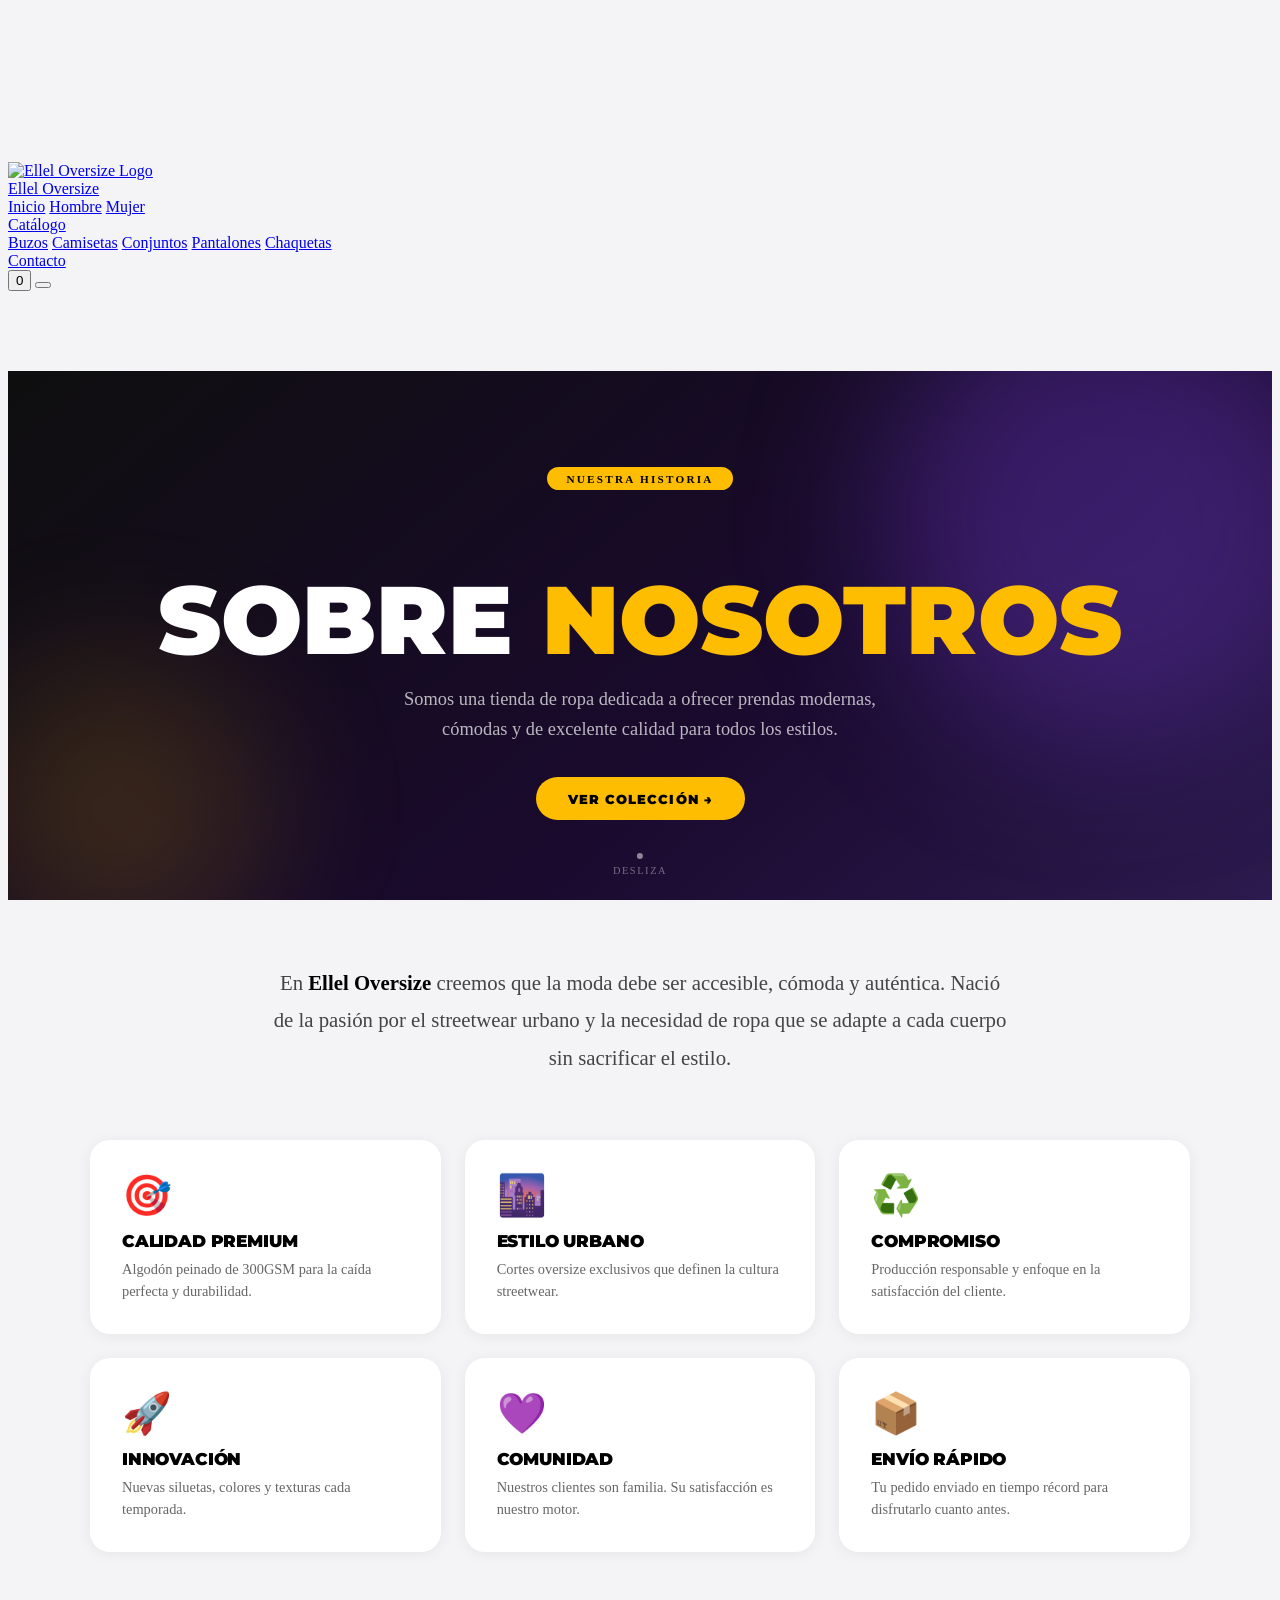
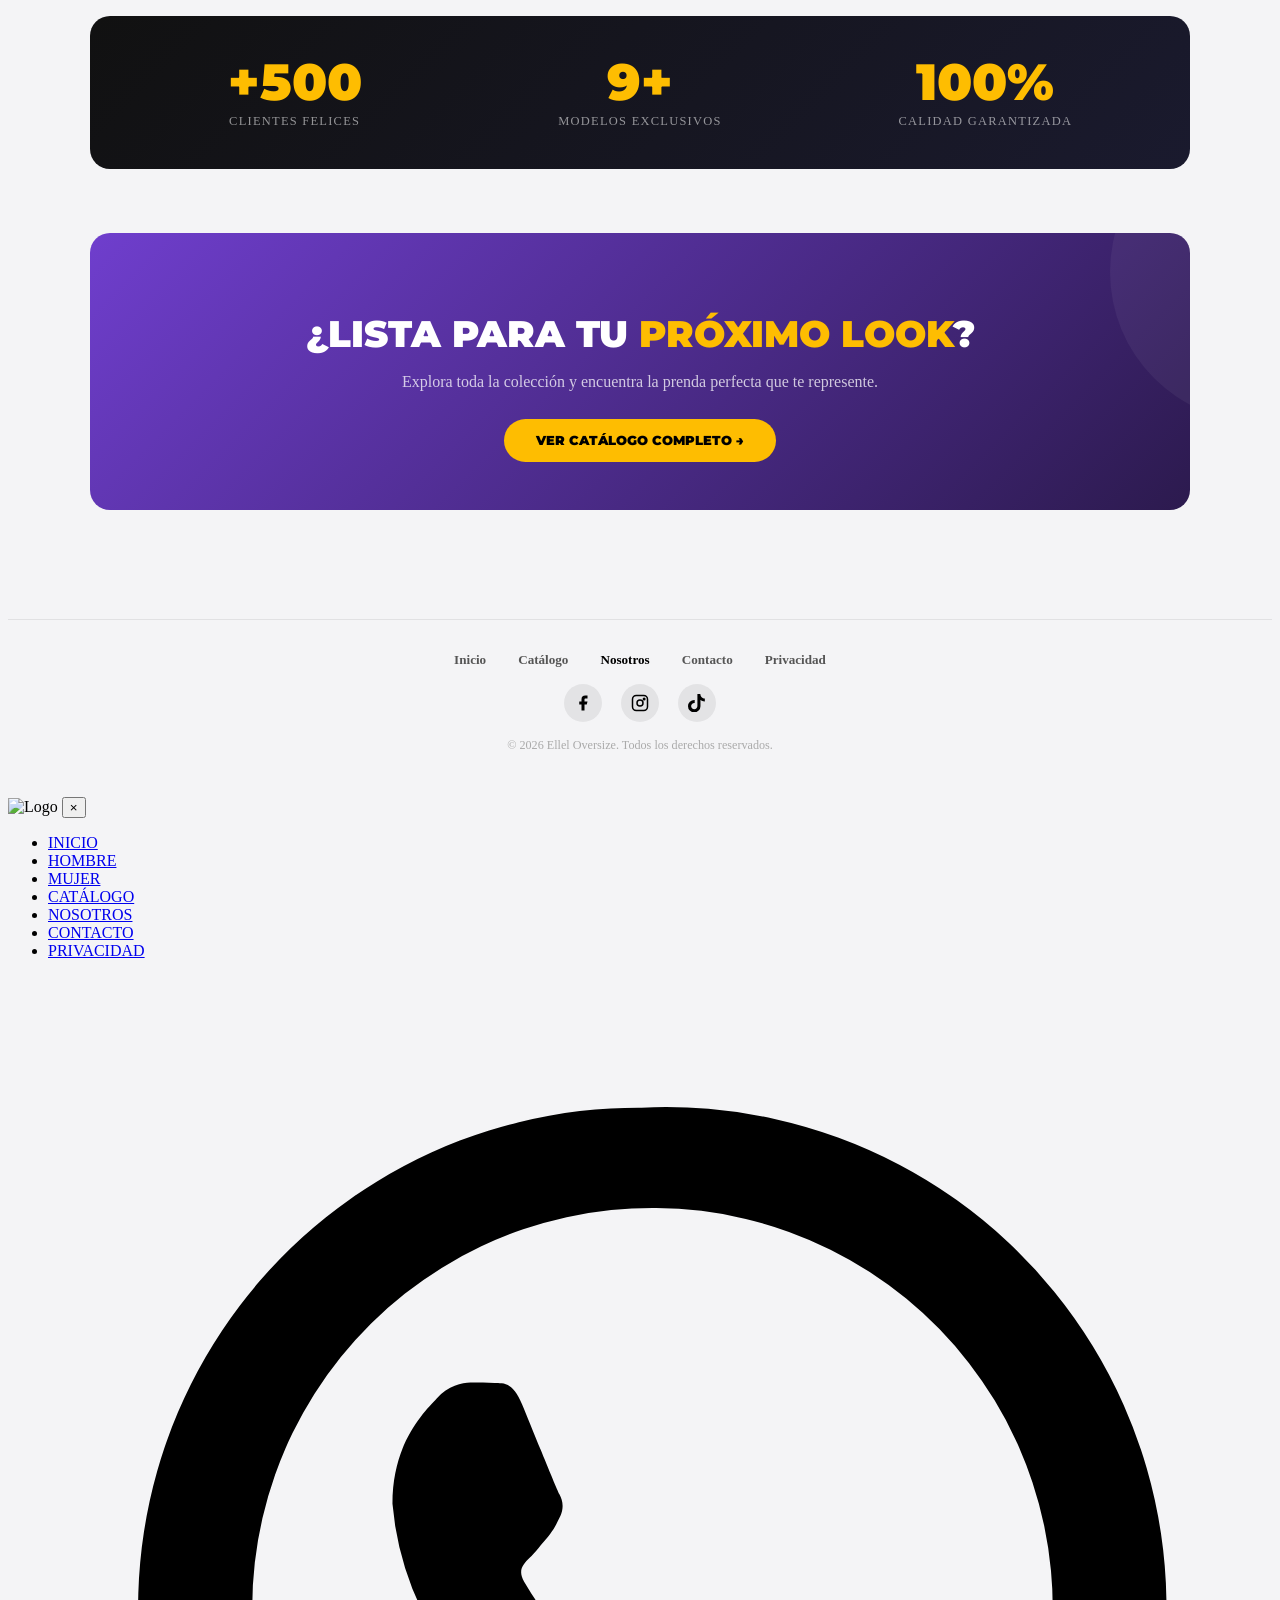
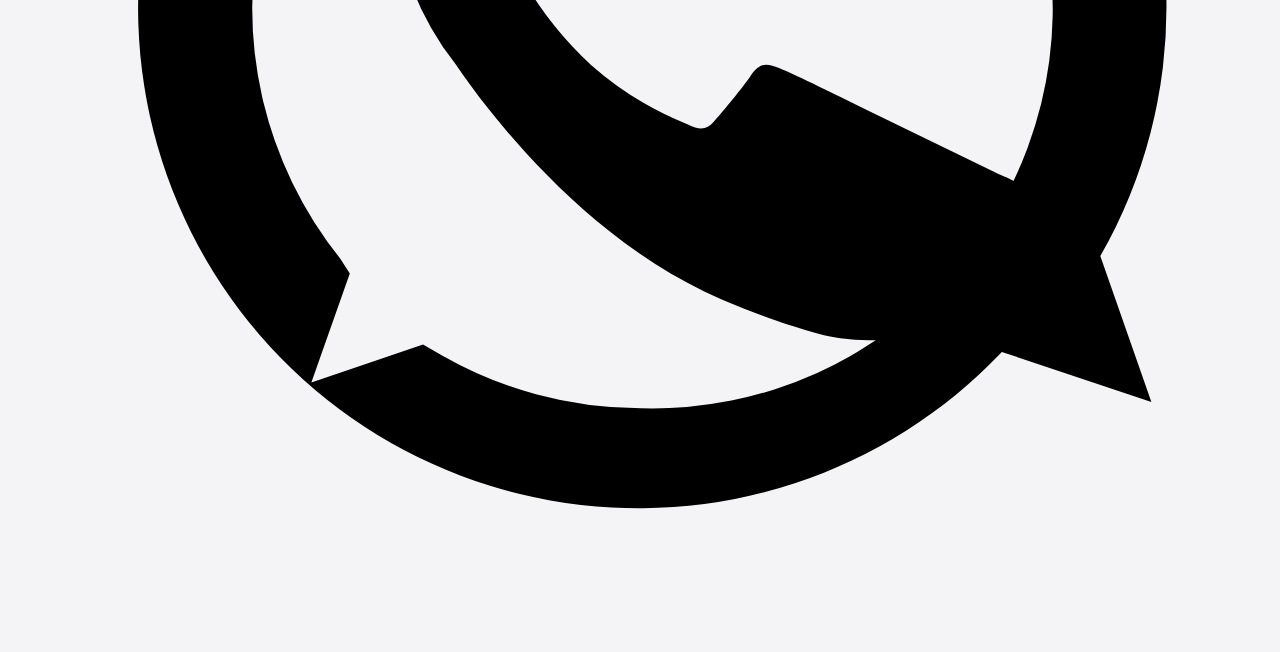
==== nosotros.html @ ec305e53 "Ajuste de animaciones" ====
<!DOCTYPE html>
<html lang="es">
<head>
    <meta charset="UTF-8">
    <meta name="viewport" content="width=device-width, initial-scale=1.0">
    <meta name="description" content="Sobre Nosotros - Ellel Oversize | Quiénes somos y nuestra misión">
    <title>Sobre Nosotros | Ellel Oversize</title>

    <link rel="preconnect" href="https://fonts.googleapis.com">
    <link rel="preconnect" href="https://fonts.gstatic.com" crossorigin>
    <link href="https://fonts.googleapis.com/css2?family=Montserrat:wght@400;700;800;900&family=Outfit:wght@300;400;500;700&family=Playfair+Display:wght@700;900&display=swap" rel="stylesheet">

    <link rel="stylesheet" href="./src/styles/variables.css">
    <link rel="stylesheet" href="./src/styles/global.css">
    <link rel="stylesheet" href="./src/styles/base.css">
    <link rel="stylesheet" href="./src/styles/component-styles/Header.css">
    <link rel="stylesheet" href="./src/styles/component-styles/Cart.css">
    <link rel="stylesheet" href="./src/styles/component-styles/Checkout.css">
    <link rel="stylesheet" href="./src/styles/mobile.css">

    <style>
        /* ===================== CSS-FIRST ANIMATIONS ===================== */
        /* All content is VISIBLE by default. CSS animations enhance the experience. */

        @keyframes fadeSlideUp {
            from { opacity: 0; transform: translateY(28px); }
            to   { opacity: 1; transform: translateY(0); }
        }

        @keyframes fadeIn {
            from { opacity: 0; }
            to   { opacity: 1; }
        }

        @keyframes scaleIn {
            from { opacity: 0; transform: scale(0.94); }
            to   { opacity: 1; transform: scale(1); }
        }

        @keyframes slideInLeft {
            from { opacity: 0; transform: translateX(-20px); }
            to   { opacity: 1; transform: translateX(0); }
        }

        /* ===================== PAGE BASE ===================== */
        body { background: #f4f4f6; overflow-x: hidden; }

        .about-page { min-height: 100vh; padding-top: 80px; }

        /* ===================== HERO ===================== */
        .about-hero {
            background: linear-gradient(140deg, #0e0e0e 0%, #1a0a2e 60%, #2c1a4e 100%);
            color: white;
            text-align: center;
            padding: clamp(3rem, 10vw, 6rem) 1.5rem clamp(3rem, 8vw, 5rem);
            position: relative;
            overflow: hidden;
        }

        /* Animated background blobs */
        .hero-blob {
            position: absolute;
            border-radius: 50%;
            filter: blur(70px);
            pointer-events: none;
        }

        .hero-blob-1 {
            width: clamp(200px, 50vw, 450px);
            height: clamp(200px, 50vw, 450px);
            background: rgba(111, 62, 205, 0.35);
            top: -80px; right: -60px;
            animation: blobFloat 8s ease-in-out infinite alternate;
        }

        .hero-blob-2 {
            width: clamp(150px, 35vw, 300px);
            height: clamp(150px, 35vw, 300px);
            background: rgba(254, 189, 1, 0.15);
            bottom: -60px; left: -40px;
            animation: blobFloat 10s ease-in-out infinite alternate-reverse;
        }

        @keyframes blobFloat {
            from { transform: translate(0, 0) scale(1); }
            to   { transform: translate(20px, 20px) scale(1.08); }
        }

        .hero-inner {
            position: relative;
            z-index: 2;
            animation: fadeSlideUp 0.8s ease both;
        }

        .about-hero-label {
            display: inline-block;
            background: var(--color-accent-yellow, #FEBD01);
            color: #000;
            font-size: 0.7rem;
            font-weight: 900;
            letter-spacing: 0.2em;
            text-transform: uppercase;
            padding: 0.35rem 1.2rem;
            border-radius: 999px;
            margin-bottom: 1.2rem;
            animation: fadeIn 0.5s ease both;
        }

        .about-hero-title {
            font-family: 'Montserrat', sans-serif;
            font-size: clamp(2.8rem, 11vw, 6rem);
            font-weight: 900;
            text-transform: uppercase;
            color: white;
            line-height: 0.95;
            margin-bottom: 1.2rem;
            animation: fadeSlideUp 0.7s 0.15s ease both;
        }

        .about-hero-title span { color: var(--color-accent-yellow, #FEBD01); }

        .about-hero-sub {
            font-size: clamp(0.95rem, 3vw, 1.15rem);
            color: rgba(255, 255, 255, 0.7);
            max-width: 520px;
            margin: 0 auto 2rem;
            line-height: 1.65;
            animation: fadeSlideUp 0.7s 0.3s ease both;
        }

        .hero-cta {
            display: inline-block;
            background: var(--color-accent-yellow, #FEBD01);
            color: #000;
            font-family: 'Montserrat', sans-serif;
            font-weight: 900;
            font-size: 0.82rem;
            text-transform: uppercase;
            letter-spacing: 0.08em;
            padding: 0.85rem 2rem;
            border-radius: 999px;
            text-decoration: none;
            animation: scaleIn 0.6s 0.45s ease both;
            transition: transform 0.2s ease, box-shadow 0.2s ease;
        }

        .hero-cta:hover {
            transform: scale(1.06);
            box-shadow: 0 8px 24px rgba(254, 189, 1, 0.4);
        }

        /* Scroll indicator */
        .scroll-hint {
            position: absolute;
            bottom: 1.5rem;
            left: 50%;
            transform: translateX(-50%);
            display: flex;
            flex-direction: column;
            align-items: center;
            gap: 0.4rem;
            z-index: 2;
            animation: fadeIn 1s 0.8s ease both;
        }

        .scroll-hint span {
            font-size: 0.65rem;
            letter-spacing: 0.15em;
            text-transform: uppercase;
            color: rgba(255,255,255,0.4);
        }

        .scroll-dot {
            width: 6px; height: 6px;
            background: rgba(255,255,255,0.5);
            border-radius: 50%;
            animation: scrollBounce 1.5s infinite ease-in-out;
        }

        @keyframes scrollBounce {
            0%, 100% { transform: translateY(0); opacity: 0.5; }
            50%       { transform: translateY(6px); opacity: 1; }
        }

        /* ===================== MAIN CONTENT ===================== */
        .about-content {
            max-width: 1100px;
            margin: 0 auto;
            padding: clamp(2rem, 5vw, 4rem) clamp(1rem, 4vw, 1.5rem) clamp(3rem, 6vw, 5rem);
        }

        /* ===================== MISSION TEXT ===================== */
        .mission-text {
            font-size: clamp(1rem, 3vw, 1.3rem);
            line-height: 1.8;
            color: #444;
            text-align: center;
            max-width: 740px;
            margin: 0 auto clamp(2.5rem, 5vw, 4rem);
            font-weight: 400;
            animation: fadeSlideUp 0.8s 0.1s ease both;
        }

        .mission-text strong { color: #000; font-weight: 900; }

        /* ===================== VALUES GRID ===================== */
        .values-grid {
            display: grid;
            grid-template-columns: repeat(2, 1fr);
            gap: clamp(0.75rem, 2vw, 1.25rem);
            margin-bottom: clamp(2rem, 5vw, 4rem);
        }

        @media (min-width: 768px) {
            .values-grid { grid-template-columns: repeat(3, 1fr); gap: 1.5rem; }
        }

        /* Each card uses a class to trigger animation via IntersectionObserver */
        .value-card {
            background: white;
            border-radius: clamp(12px, 3vw, 20px);
            padding: clamp(1.2rem, 3vw, 2rem);
            box-shadow: 0 2px 15px rgba(0, 0, 0, 0.06);
            /* Default visible — JS enhances with animation */
            opacity: 1;
            transform: translateY(0);
            transition: transform 0.3s ease, box-shadow 0.3s ease;
        }

        .value-card.animate-card {
            animation: fadeSlideUp 0.5s ease both;
        }

        .value-card:nth-child(2) { animation-delay: 0.05s; }
        .value-card:nth-child(3) { animation-delay: 0.10s; }
        .value-card:nth-child(4) { animation-delay: 0.15s; }
        .value-card:nth-child(5) { animation-delay: 0.20s; }
        .value-card:nth-child(6) { animation-delay: 0.25s; }

        .value-card:hover {
            transform: translateY(-5px);
            box-shadow: 0 10px 30px rgba(0, 0, 0, 0.1);
        }

        .value-icon {
            font-size: clamp(1.8rem, 5vw, 2.5rem);
            margin-bottom: 0.75rem;
            display: block;
        }

        .value-title {
            font-family: 'Montserrat', sans-serif;
            font-size: clamp(0.8rem, 2.5vw, 1.05rem);
            font-weight: 900;
            text-transform: uppercase;
            color: #000;
            margin-bottom: 0.4rem;
            letter-spacing: -0.01em;
        }

        .value-desc {
            font-size: clamp(0.78rem, 2vw, 0.9rem);
            color: #666;
            line-height: 1.55;
        }

        /* ===================== STATS BAR ===================== */
        .stats-bar {
            background: linear-gradient(135deg, #111 0%, #1a1a2e 100%);
            border-radius: clamp(14px, 3vw, 20px);
            padding: clamp(2rem, 4vw, 2.5rem);
            display: grid;
            grid-template-columns: repeat(3, 1fr);
            gap: 1rem;
            text-align: center;
            margin-bottom: clamp(2rem, 5vw, 4rem);
            animation: scaleIn 0.6s ease both;
        }

        @media (max-width: 480px) {
            .stats-bar { grid-template-columns: 1fr; gap: 1.5rem; }
        }

        .stat-number {
            font-family: 'Montserrat', sans-serif;
            font-size: clamp(2rem, 6vw, 3.2rem);
            font-weight: 900;
            color: #FEBD01;
            line-height: 1;
        }

        .stat-label {
            font-size: clamp(0.65rem, 2vw, 0.78rem);
            color: rgba(255, 255, 255, 0.55);
            text-transform: uppercase;
            letter-spacing: 0.1em;
            margin-top: 0.4rem;
        }

        /* ===================== CTA BANNER ===================== */
        .team-banner {
            background: linear-gradient(135deg, #6F3ECD, #2c1a4e);
            border-radius: clamp(14px, 3vw, 20px);
            padding: clamp(2rem, 5vw, 3rem);
            text-align: center;
            color: white;
            position: relative;
            overflow: hidden;
        }

        .team-banner::before {
            content: '';
            position: absolute;
            top: -40%; right: -20%;
            width: 300px; height: 300px;
            border-radius: 50%;
            background: rgba(255,255,255,0.05);
        }

        .team-banner h2 {
            font-family: 'Montserrat', sans-serif;
            font-size: clamp(1.4rem, 5vw, 2.3rem);
            font-weight: 900;
            color: white;
            text-transform: uppercase;
            margin-bottom: 0.8rem;
            position: relative;
            z-index: 1;
        }

        .team-banner p {
            color: rgba(255, 255, 255, 0.75);
            font-size: clamp(0.9rem, 2.5vw, 1rem);
            max-width: 480px;
            margin: 0 auto 1.5rem;
            line-height: 1.6;
            position: relative;
            z-index: 1;
        }

        .team-banner a {
            display: inline-block;
            background: #FEBD01;
            color: #000;
            font-family: 'Montserrat', sans-serif;
            font-weight: 900;
            font-size: 0.82rem;
            text-transform: uppercase;
            padding: 0.85rem 2rem;
            border-radius: 999px;
            text-decoration: none;
            position: relative;
            z-index: 1;
            transition: transform 0.2s ease, box-shadow 0.2s ease;
        }

        .team-banner a:hover {
            transform: scale(1.05);
            box-shadow: 0 6px 20px rgba(254,189,1,0.4);
        }

        /* ===================== FOOTER ===================== */
        .simple-footer {
            text-align: center;
            padding: 2rem 1rem;
            border-top: 1px solid rgba(0,0,0,0.08);
            margin-top: 2rem;
        }

        .simple-footer-links {
            display: flex;
            justify-content: center;
            align-items: center;
            gap: clamp(0.8rem, 3vw, 2rem);
            margin-bottom: 1rem;
            flex-wrap: wrap;
        }

        .simple-footer-links a {
            font-size: 0.82rem;
            font-weight: 600;
            color: #555;
            text-decoration: none;
            transition: color 0.2s;
        }

        .simple-footer-links a:hover { color: #000; }

        .footer-socials {
            display: flex;
            justify-content: center;
            gap: 1.2rem;
            margin-bottom: 1rem;
        }

        .footer-socials a {
            width: 38px; height: 38px;
            display: flex; align-items: center; justify-content: center;
            border-radius: 50%;
            background: rgba(0,0,0,0.07);
            color: #000;
            transition: background 0.2s, transform 0.2s;
        }

        .footer-socials a:hover { background: rgba(0,0,0,0.15); transform: scale(1.1); }

        .footer-copy { font-size: 0.76rem; color: #aaa; }
    </style>
</head>
<body>
    <canvas id="particle-canvas"></canvas>
    <div id="app">

        <!-- Header -->
        <header id="main-header" class="header scrolled">
            <div class="header-container container">
                <a href="index.html" class="logo-link">
                    <img src="./src/assets/img/logo-square.png" alt="Ellel Oversize Logo">
                    <div class="logo-text-wrapper">
                        <span class="logo-text">Ellel Oversize</span>
                        <div class="logo-underline"></div>
                    </div>
                </a>
                <nav class="desktop-nav">
                    <a href="index.html" class="nav-item">Inicio</a>
                    <a href="catalogo.html?genero=hombre" class="nav-item">Hombre</a>
                    <a href="catalogo.html?genero=mujer" class="nav-item">Mujer</a>
                    <div class="nav-item-dropdown">
                        <a href="catalogo.html" class="nav-item">Catálogo</a>
                        <div class="dropdown-menu">
                            <a href="catalogo.html?categoria=buzos" class="dropdown-link">Buzos</a>
                            <a href="catalogo.html?categoria=camisetas" class="dropdown-link">Camisetas</a>
                            <a href="catalogo.html?categoria=conjuntos" class="dropdown-link">Conjuntos</a>
                            <a href="catalogo.html?categoria=pantalones" class="dropdown-link">Pantalones</a>
                            <a href="catalogo.html?categoria=chaquetas" class="dropdown-link">Chaquetas</a>
                        </div>
                    </div>
                    <a href="contacto.html" class="nav-item">Contacto</a>
                </nav>
                <div class="header-icons">
                    <button class="icon-btn cart-btn" aria-label="Carrito" id="open-cart-btn-main">
                        <span class="icon-svg bag-icon"></span>
                        <span class="cart-badge">0</span>
                    </button>
                    <button class="icon-btn menu-btn-mobile" aria-label="Menú" id="open-menu-btn">
                        <span class="icon-svg menu-icon"></span>
                    </button>
                </div>
            </div>
        </header>

        <div class="about-page">

            <!-- ===== HERO ===== -->
            <div class="about-hero">
                <div class="hero-blob hero-blob-1"></div>
                <div class="hero-blob hero-blob-2"></div>
                <div class="hero-inner">
                    <span class="about-hero-label">Nuestra Historia</span>
                    <h1 class="about-hero-title">SOBRE <span>NOSOTROS</span></h1>
                    <p class="about-hero-sub">Somos una tienda de ropa dedicada a ofrecer prendas modernas, cómodas y de excelente calidad para todos los estilos.</p>
                    <a href="catalogo.html" class="hero-cta">VER COLECCIÓN →</a>
                </div>
                <div class="scroll-hint">
                    <div class="scroll-dot"></div>
                    <span>Desliza</span>
                </div>
            </div>

            <!-- ===== CONTENT ===== -->
            <div class="about-content">

                <!-- Mission text — always visible -->
                <p class="mission-text">
                    En <strong>Ellel Oversize</strong> creemos que la moda debe ser accesible, cómoda y auténtica. Nació de la pasión por el streetwear urbano y la necesidad de ropa que se adapte a cada cuerpo sin sacrificar el estilo.
                </p>

                <!-- Values: 2 cols mobile, 3 cols desktop -->
                <div class="values-grid" id="values-grid">
                    <div class="value-card">
                        <span class="value-icon">🎯</span>
                        <div class="value-title">Calidad Premium</div>
                        <div class="value-desc">Algodón peinado de 300GSM para la caída perfecta y durabilidad.</div>
                    </div>
                    <div class="value-card">
                        <span class="value-icon">🌆</span>
                        <div class="value-title">Estilo Urbano</div>
                        <div class="value-desc">Cortes oversize exclusivos que definen la cultura streetwear.</div>
                    </div>
                    <div class="value-card">
                        <span class="value-icon">♻️</span>
                        <div class="value-title">Compromiso</div>
                        <div class="value-desc">Producción responsable y enfoque en la satisfacción del cliente.</div>
                    </div>
                    <div class="value-card">
                        <span class="value-icon">🚀</span>
                        <div class="value-title">Innovación</div>
                        <div class="value-desc">Nuevas siluetas, colores y texturas cada temporada.</div>
                    </div>
                    <div class="value-card">
                        <span class="value-icon">💜</span>
                        <div class="value-title">Comunidad</div>
                        <div class="value-desc">Nuestros clientes son familia. Su satisfacción es nuestro motor.</div>
                    </div>
                    <div class="value-card">
                        <span class="value-icon">📦</span>
                        <div class="value-title">Envío Rápido</div>
                        <div class="value-desc">Tu pedido enviado en tiempo récord para disfrutarlo cuanto antes.</div>
                    </div>
                </div>

                <!-- Stats -->
                <div class="stats-bar">
                    <div>
                        <div class="stat-number">+500</div>
                        <div class="stat-label">Clientes felices</div>
                    </div>
                    <div>
                        <div class="stat-number">9+</div>
                        <div class="stat-label">Modelos exclusivos</div>
                    </div>
                    <div>
                        <div class="stat-number">100%</div>
                        <div class="stat-label">Calidad garantizada</div>
                    </div>
                </div>

                <!-- CTA Banner -->
                <div class="team-banner">
                    <h2>¿Lista para tu <span style="color:#FEBD01;">próximo look</span>?</h2>
                    <p>Explora toda la colección y encuentra la prenda perfecta que te represente.</p>
                    <a href="catalogo.html">VER CATÁLOGO COMPLETO →</a>
                </div>

            </div>

            <!-- Footer -->
            <footer class="simple-footer">
                <div class="simple-footer-links">
                    <a href="index.html">Inicio</a>
                    <a href="catalogo.html">Catálogo</a>
                    <a href="nosotros.html" style="color:#000;font-weight:900;">Nosotros</a>
                    <a href="contacto.html">Contacto</a>
                    <a href="privacidad.html">Privacidad</a>
                </div>
                <div class="footer-socials">
                    <a href="https://www.facebook.com" target="_blank" aria-label="Facebook">
                        <svg viewBox="0 0 24 24" width="18" height="18" fill="currentColor"><path d="M18 2h-3a5 5 0 0 0-5 5v3H7v4h3v8h4v-8h3l1-4h-4V7a1 1 0 0 1 1-1h3z"/></svg>
                    </a>
                    <a href="https://www.instagram.com" target="_blank" aria-label="Instagram">
                        <svg viewBox="0 0 24 24" width="18" height="18" fill="none" stroke="currentColor" stroke-width="2"><rect x="2" y="2" width="20" height="20" rx="5"/><circle cx="12" cy="12" r="4"/><circle cx="17.5" cy="6.5" r="1" fill="currentColor"/></svg>
                    </a>
                    <a href="https://www.tiktok.com" target="_blank" aria-label="TikTok">
                        <svg viewBox="0 0 24 24" width="18" height="18" fill="currentColor"><path d="M12.53.02C13.84 0 15.14.01 16.44 0c.08 1.53.63 3.09 1.75 4.17 1.12 1.11 2.7 1.62 4.24 1.79v4.03c-1.44-.05-2.89-.35-4.2-.97-.57-.26-1.1-.59-1.62-.93v8.12a8.36 8.36 0 0 1-8.36 8.36A8.36 8.36 0 0 1 0 16.21a8.36 8.36 0 0 1 8.36-8.36c.19 0 .38.01.57.02v4.04c-.19-.02-.38-.03-.57-.03-2.31 0-4.18 1.87-4.18 4.18s1.87 4.18 4.18 4.18 4.18-1.87 4.18-4.18V.02h4z"/></svg>
                    </a>
                </div>
                <p class="footer-copy">© 2026 Ellel Oversize. Todos los derechos reservados.</p>
            </footer>

        </div>
    </div>

    <!-- Modals -->
    <div id="cart-container"></div>
    <div id="checkout-container"></div>

    <!-- Mobile Menu -->
    <div class="mobile-menu-overlay" id="mobile-menu">
        <div class="menu-header">
            <img src="./src/assets/img/logo-square.png" alt="Logo">
            <button class="icon-btn" id="close-menu-btn">×</button>
        </div>
        <nav class="mobile-nav">
            <ul class="main-menu-list">
                <li><a href="index.html" class="mobile-link">INICIO</a></li>
                <li><a href="catalogo.html?genero=hombre" class="mobile-link">HOMBRE</a></li>
                <li><a href="catalogo.html?genero=mujer" class="mobile-link">MUJER</a></li>
                <li><a href="catalogo.html" class="mobile-link">CATÁLOGO</a></li>
                <li><a href="nosotros.html" class="mobile-link">NOSOTROS</a></li>
                <li><a href="contacto.html" class="mobile-link">CONTACTO</a></li>
                <li><a href="privacidad.html" class="mobile-link">PRIVACIDAD</a></li>
            </ul>
        </nav>
    </div>

    <!-- WhatsApp -->
    <a href="https://wa.me/123456789" class="whatsapp-float premium-shadow" aria-label="WhatsApp" target="_blank">
        <svg viewBox="0 0 24 24"><path d="M12.03 2.5a9.5 9.5 0 106.84 16.03l2.84.95-.97-2.77A9.5 9.5 0 0012.03 2.5zm0 17.1a7.6 7.6 0 01-3.87-1.05l-.28-.16-2.12.72.73-2.07-.18-.28A7.6 7.6 0 1112.03 19.6zm4.18-5.71c-.23-.12-1.36-.67-1.57-.75-.21-.08-.36-.12-.52.12-.15.24-.59.75-.72.9-.13.15-.26.17-.49.05a6.25 6.25 0 01-1.84-1.13 6.9 6.9 0 01-1.27-1.58c-.13-.22-.01-.34.1-.45.11-.1.23-.27.35-.4.12-.14.16-.24.24-.4.07-.16.04-.3-.02-.41-.06-.11-.52-1.25-.71-1.71-.19-.45-.38-.39-.52-.4-.14-.01-.3-.01-.46-.01-.16 0-.42.06-.64.3s-.84.82-.84 2a5.75 5.75 0 001.2 3.05c.15.2 2.08 3.18 5.04 4.46.7.3 1.25.48 1.68.61.7.22 1.34.19 1.85.11.57-.08 1.76-.72 2.01-1.42.25-.7.25-1.3.17-1.42-.08-.12-.3-.19-.53-.3z"/></svg>
    </a>

    <script src="https://cdnjs.cloudflare.com/ajax/libs/gsap/3.12.2/gsap.min.js"></script>
    <script src="./src/scripts/particleCursor.js"></script>
    <script type="module">
        import { MiniCart } from './src/components/cart/MiniCart.js';
        import { CheckoutModal } from './src/components/forms/CheckoutForm.js';
        import { initCart } from './src/scripts/cartState.js';

        document.addEventListener('DOMContentLoaded', () => {
            // Cart & Checkout
            const cartContainer = document.getElementById('cart-container');
            if (cartContainer) cartContainer.innerHTML = MiniCart();
            const checkoutContainer = document.getElementById('checkout-container');
            if (checkoutContainer) checkoutContainer.innerHTML = CheckoutModal();
            initCart();

            // Mobile menu
            const menuBtn = document.getElementById('open-menu-btn');
            const closeMenuBtn = document.getElementById('close-menu-btn');
            const mobileMenu = document.getElementById('mobile-menu');
            if (menuBtn && mobileMenu) menuBtn.addEventListener('click', () => mobileMenu.classList.add('active'));
            if (closeMenuBtn && mobileMenu) closeMenuBtn.addEventListener('click', () => mobileMenu.classList.remove('active'));

            // IntersectionObserver: triggers CSS animation class when card enters viewport
            // This is more reliable than GSAP ScrollTrigger on mobile
            const observer = new IntersectionObserver((entries) => {
                entries.forEach(entry => {
                    if (entry.isIntersecting) {
                        entry.target.classList.add('animate-card');
                        observer.unobserve(entry.target);
                    }
                });
            }, { threshold: 0.05 }); // fires when just 5% of card is visible

            document.querySelectorAll('.value-card').forEach(card => {
                // Reset to invisible so the animation plays
                card.style.opacity = '0';
                card.style.transform = 'translateY(20px)';
                card.style.transition = 'opacity 0.5s ease, transform 0.5s ease';
                observer.observe(card);
            });

            // When card becomes visible, animate it in
            const cardObserver = new IntersectionObserver((entries) => {
                entries.forEach((entry, i) => {
                    if (entry.isIntersecting) {
                        setTimeout(() => {
                            entry.target.style.opacity = '1';
                            entry.target.style.transform = 'translateY(0)';
                        }, i * 60);
                        cardObserver.unobserve(entry.target);
                    }
                });
            }, { threshold: 0.05, rootMargin: '0px 0px -20px 0px' });

            document.querySelectorAll('.value-card').forEach(card => cardObserver.observe(card));

            // Stats bar animation
            const statsBar = document.querySelector('.stats-bar');
            if (statsBar && window.gsap) {
                const statNums = statsBar.querySelectorAll('.stat-number');
                const statsObserver = new IntersectionObserver((entries) => {
                    if (entries[0].isIntersecting) {
                        gsap.from(statNums, {
                            textContent: 0,
                            duration: 1.5,
                            ease: 'power2.out',
                            snap: { textContent: 1 },
                            stagger: 0.15
                        });
                        statsObserver.disconnect();
                    }
                }, { threshold: 0.3 });
                statsObserver.observe(statsBar);
            }

            // Scroll-driven header
            window.addEventListener('scroll', () => {
                document.getElementById('main-header')?.classList.add('scrolled');
            }, { passive: true });
        });
    </script>
</body>
</html>
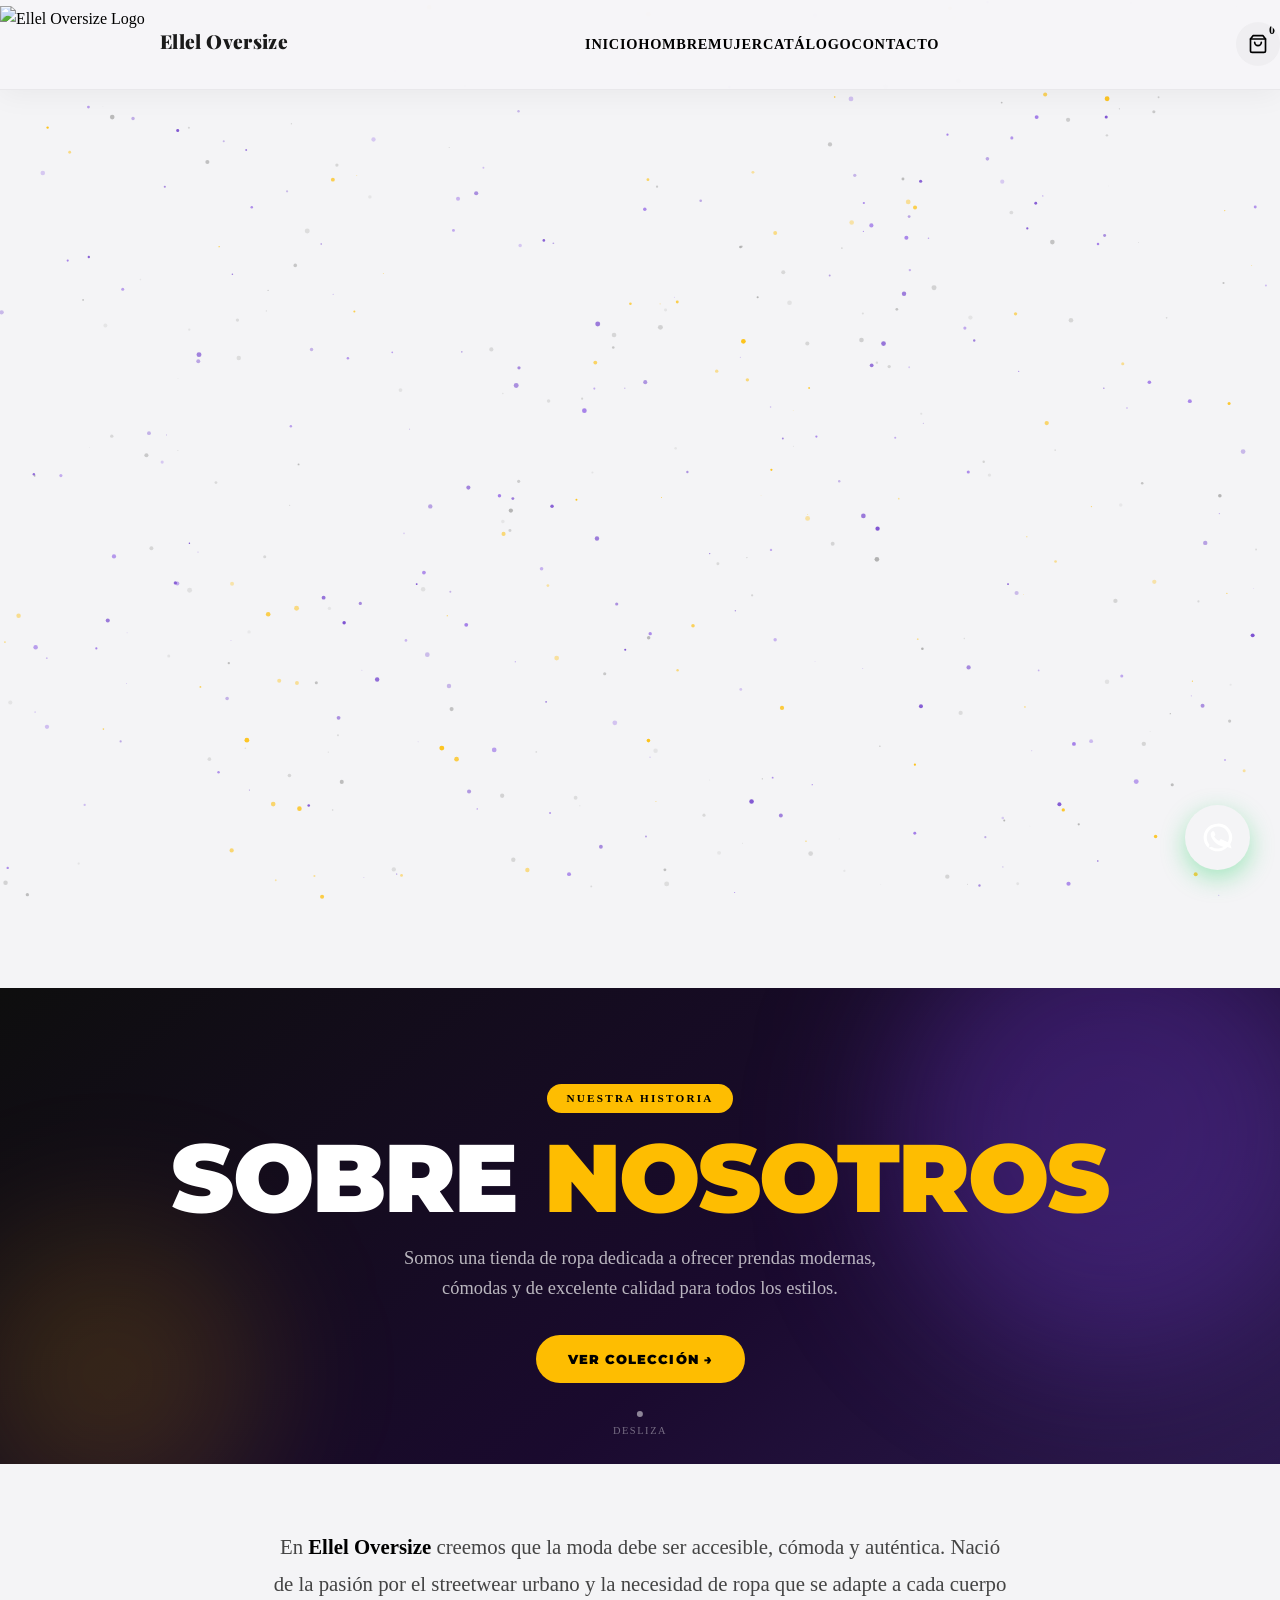
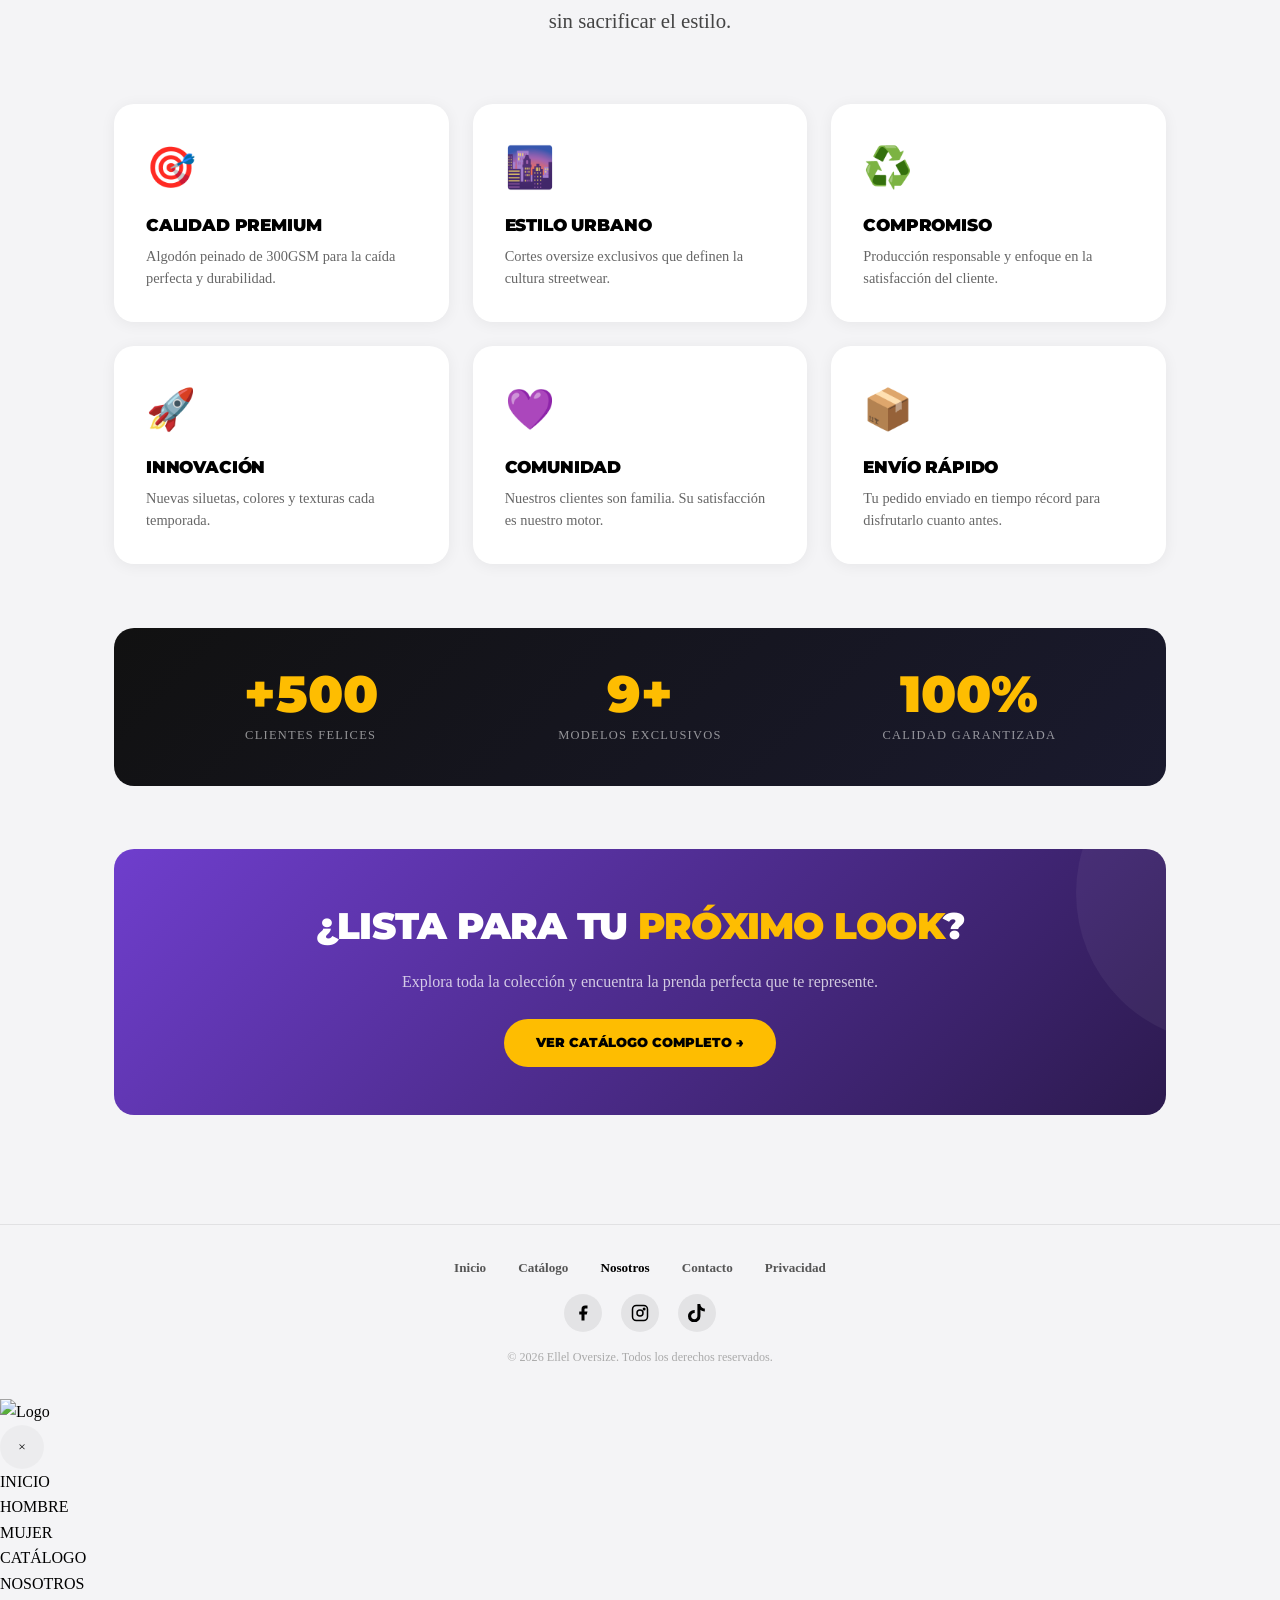
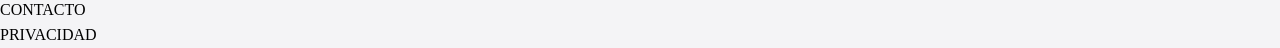
==== commit 101893ea: "Ajuste  de portada video" ====
--- a/nosotros.html
+++ b/nosotros.html
@@ -406,6 +406,7 @@
 
         .footer-copy { font-size: 0.76rem; color: #aaa; }
     </style>
+    <link rel="stylesheet" href="./src/styles/component-styles/Search.css">
 </head>
 <body>
     <canvas id="particle-canvas"></canvas>
--- a/src/styles/base.css
+++ b/src/styles/base.css
@@ -0,0 +1,299 @@
+/* Reset and Premium Typography */
+*, *::before, *::after {
+    box-sizing: border-box;
+    margin: 0;
+    padding: 0;
+}
+
+body {
+    background-color: var(--color-bg-primary);
+    color: var(--color-text-main);
+    font-family: var(--font-body);
+    line-height: 1.6;
+    -webkit-font-smoothing: antialiased;
+    overflow-x: hidden;
+}
+
+h1, h2, h3, h4, h5, h6 {
+    font-family: var(--font-heading);
+    font-weight: 900;
+    letter-spacing: -0.02em;
+    color: var(--color-text-main);
+}
+
+a {
+    text-decoration: none;
+    color: inherit;
+    transition: all 0.2s ease;
+}
+
+button, input, select, textarea {
+    font-family: inherit;
+    border: none;
+    outline: none;
+    background: none;
+}
+
+/* Base Utilities */
+.container {
+    width: 100%;
+    max-width: 1300px;
+    margin: 0 auto;
+    padding: 0 var(--space-lg);
+}
+
+.mt-lg { margin-top: var(--space-lg); }
+.mt-xl { margin-top: var(--space-xl); }
+.mt-xxl { margin-top: var(--space-xxl); }
+.mb-lg { margin-bottom: var(--space-lg); }
+.mb-xxl { margin-bottom: var(--space-xxl); }
+
+.text-left { text-align: left; }
+.text-center { text-align: center; }
+.text-purple { color: var(--color-accent-purple); }
+
+/* Premium Buttons */
+.btn {
+    display: inline-flex;
+    align-items: center;
+    justify-content: center;
+    border-radius: var(--radius-full);
+    font-family: var(--font-heading);
+    font-weight: 800;
+    transition: all 0.3s cubic-bezier(0.25, 0.8, 0.25, 1);
+    text-transform: uppercase;
+    cursor: pointer;
+    overflow: hidden;
+    position: relative;
+    z-index: 1;
+}
+
+.btn::after {
+    content: '';
+    position: absolute;
+    bottom: 0; left: 0; width: 100%; height: 0%;
+    background-color: rgba(255,255,255,0.2);
+    transition: all 0.3s ease;
+    z-index: -1;
+}
+
+.btn:hover::after {
+    height: 100%;
+}
+
+.btn-black {
+    background: var(--color-text-main);
+    color: #fff;
+    padding: 1.2rem 2.5rem;
+    font-size: 1rem;
+    border: 2px solid var(--color-text-main);
+}
+
+.btn-black:hover {
+    background: #222;
+    transform: translateY(-3px);
+    box-shadow: 0 10px 20px rgba(0,0,0,0.15);
+}
+
+.btn-yellow {
+    background: var(--color-accent-yellow);
+    color: var(--color-text-main); /* Black text on yellow is more premium/legible */
+    padding: 1.2rem 2.5rem;
+    font-size: 1rem;
+    border: 2px solid var(--color-accent-yellow);
+}
+
+.btn-yellow:hover {
+    transform: translateY(-3px);
+    box-shadow: 0 10px 20px rgba(254, 189, 1, 0.3);
+}
+
+.btn-outline {
+    background: transparent;
+    color: var(--color-text-main);
+    border: 2px solid var(--color-text-main);
+    padding: 1rem 2rem;
+}
+
+.btn-outline:hover {
+    background: var(--color-text-main);
+    color: #fff;
+}
+
+/* Feature Specific: WhatsApp */
+.whatsapp-float {
+    position: fixed;
+    bottom: 30px;
+    right: 30px;
+    width: 65px;
+    height: 65px;
+    background-color: var(--color-accent-green);
+    color: white;
+    border-radius: 50%;
+    display: flex;
+    align-items: center;
+    justify-content: center;
+    z-index: 1000;
+    transition: all 0.3s cubic-bezier(0.175, 0.885, 0.32, 1.275);
+    box-shadow: 0 8px 25px rgba(37, 211, 102, 0.4);
+}
+
+.whatsapp-float:hover {
+    transform: scale(1.15) rotate(-5deg);
+    background-color: #20b858;
+}
+
+.whatsapp-float svg {
+    width: 35px;
+    height: 35px;
+    fill: currentColor;
+}
+
+/* Animations */
+.shadow-hover { transition: box-shadow 0.3s ease, transform 0.3s ease; }
+
+/* ═══════════════════════════════════════════════════════
+   HERO VIDEO BACKGROUND
+═══════════════════════════════════════════════════════ */
+.video-hero {
+    position: relative;
+    width: 100%;
+    height: 100vh;
+    min-height: 500px;
+    overflow: hidden;
+    display: flex;
+    align-items: flex-end;  /* Content sits near bottom — cinematic */
+}
+
+/* The video itself — always covers full section */
+.video-hero__bg {
+    position: absolute;
+    inset: 0;
+    width: 100%;
+    height: 100%;
+    object-fit: cover;
+    object-position: center 60%;   /* frame the outfit, not the dark top */
+    z-index: 0;
+    pointer-events: none;
+}
+
+/* Gradient overlay: dark at bottom for text, transparent at top */
+.video-hero__overlay {
+    position: absolute;
+    inset: 0;
+    z-index: 1;
+    background: linear-gradient(
+        to bottom,
+        rgba(0,0,0,0.15) 0%,
+        rgba(0,0,0,0.25) 40%,
+        rgba(0,0,0,0.75) 80%,
+        rgba(0,0,0,0.88) 100%
+    );
+}
+
+/* Text content floats above video */
+.video-hero__content {
+    position: relative;
+    z-index: 2;
+    padding-bottom: clamp(3rem, 8vh, 5rem);
+    width: 100%;
+}
+
+/* Title — large, white, bold */
+.video-hero__title {
+    font-family: 'Montserrat', sans-serif;
+    font-weight: 900;
+    font-size: clamp(3rem, 8vw, 7rem);
+    line-height: 1;
+    color: #ffffff;
+    text-transform: uppercase;
+    letter-spacing: -0.02em;
+    margin-bottom: 1.2rem;
+    text-shadow: 0 4px 30px rgba(0,0,0,0.4);
+}
+
+/* Gold accent for the second typewriter word (stands out on dark video) */
+.text-gold {
+    color: #FEBD01;
+}
+
+/* Typewriter cursor — gold on video bg */
+.typewriter-cursor {
+    color: #FEBD01 !important;
+}
+
+/* Subtitle */
+.video-hero__subtitle {
+    font-size: clamp(0.9rem, 2vw, 1.15rem);
+    color: rgba(255,255,255,0.82);
+    line-height: 1.6;
+    max-width: 540px;
+    margin-bottom: 2rem;
+    font-weight: 400;
+}
+
+/* CTA */
+.video-hero__cta { display: flex; gap: 1rem; flex-wrap: wrap; }
+
+/* White button variant for video hero */
+.btn-white {
+    background: #fff;
+    color: #000;
+    font-family: 'Montserrat', sans-serif;
+    font-weight: 900;
+    border: none;
+    padding: 0.9rem 2.2rem;
+    border-radius: var(--radius-pill, 50px);
+    font-size: 0.85rem;
+    letter-spacing: 0.1em;
+    text-transform: uppercase;
+    cursor: pointer;
+    transition: background 0.2s, transform 0.2s, box-shadow 0.2s;
+}
+.btn-white:hover {
+    background: #f0f0f0;
+    transform: scale(1.04);
+    box-shadow: 0 8px 25px rgba(0,0,0,0.3);
+}
+
+/* Animated scroll-down arrow */
+.video-hero__scroll-hint {
+    position: absolute;
+    bottom: 1.5rem;
+    left: 50%;
+    transform: translateX(-50%);
+    z-index: 3;
+    display: flex;
+    flex-direction: column;
+    align-items: center;
+}
+.video-hero__scroll-hint span {
+    display: block;
+    width: 22px;
+    height: 22px;
+    border-right: 2.5px solid rgba(255,255,255,0.7);
+    border-bottom: 2.5px solid rgba(255,255,255,0.7);
+    transform: rotate(45deg);
+    animation: scrollBounce 1.4s ease-in-out infinite;
+}
+@keyframes scrollBounce {
+    0%, 100% { transform: rotate(45deg) translateY(0);   opacity: 1; }
+    50%       { transform: rotate(45deg) translateY(8px); opacity: 0.4; }
+}
+
+/* ── Responsive Mobile ── */
+@media (max-width: 768px) {
+    .video-hero__content {
+        padding-bottom: clamp(4rem, 12vh, 6rem);
+        text-align: left;
+    }
+    .video-hero__title {
+        font-size: clamp(2.6rem, 13vw, 4rem);
+    }
+    .video-hero__subtitle {
+        font-size: 0.9rem;
+    }
+    .video-hero__bg {
+        object-position: center center;
+    }
+}
--- a/src/styles/component-styles/Header.css
+++ b/src/styles/component-styles/Header.css
@@ -0,0 +1,464 @@
+.header {
+    width: 100%;
+    position: fixed;
+    top: 0; left: 0;
+    z-index: var(--z-header);
+    background: transparent;
+    transition: all 0.4s ease;
+    padding: 0.8rem 0; /* Reducido de 3rem a 0.8rem */
+}
+
+.header.scrolled {
+    background: rgba(246, 245, 248, 0.95);
+    backdrop-filter: blur(15px);
+    -webkit-backdrop-filter: blur(15px);
+    padding: 0.4rem 0; /* Acolchado ultra delgado al hacer scroll */
+    box-shadow: 0 4px 30px rgba(0,0,0,0.05);
+    border-bottom: 1px solid rgba(0,0,0,0.05);
+}
+
+/* Reducción dramática del logo al hacer scroll */
+.header.scrolled .logo-link img {
+    height: 76px; /* Bigger on all pages — applies to nosotros, contacto, etc. */
+}
+
+.header.scrolled .logo-text {
+    font-size: 1.2rem;
+}
+
+.header.scrolled .logo-underline {
+    height: 3px;
+    margin-top: 2px;
+}
+
+.header-container {
+    display: flex;
+    justify-content: space-between;
+    align-items: center;
+}
+
+.logo-link {
+    display: flex;
+    align-items: center;
+    gap: 15px; /* Espacio entre icono y texto */
+    text-decoration: none;
+}
+
+.logo-link img {
+    height: 110px; /* Prominent icon matching Ellel text */
+    object-fit: contain;
+    transition: transform 0.3s;
+}
+
+/* Mobile: slightly smaller but still clearly visible */
+@media (max-width: 768px) {
+    .logo-link img { height: 80px; }
+    .header.scrolled .logo-link img { height: 70px; }
+}
+
+.logo-link:hover img {
+    transform: scale(1.05);
+}
+
+.logo-text-wrapper {
+    display: flex;
+    flex-direction: column;
+    justify-content: center;
+}
+
+.logo-text {
+    font-family: 'Playfair Display', serif;
+    font-weight: 900;
+    font-size: 1.5rem; /* Reducido de 2.2rem */
+    color: #1a1a1a;
+    line-height: 1;
+    letter-spacing: 0.02em;
+}
+
+.logo-underline {
+    width: 100%;
+    height: 4px;
+    background-color: var(--color-accent-yellow);
+    margin-top: 2px;
+}
+
+/* ── Transparent header (over video hero) — white everything ── */
+/* ── Transparent header (over video hero) — white everything ── */
+body.home-page .header:not(.scrolled) .nav-item {
+    color: #fff;
+    text-shadow: 0 1px 6px rgba(0,0,0,0.5);
+}
+body.home-page .header:not(.scrolled) .nav-item::after {
+    background: #FEBD01;
+}
+body.home-page .header:not(.scrolled) .logo-text {
+    color: #fff;
+    text-shadow: 0 1px 6px rgba(0,0,0,0.4);
+}
+body.home-page .header:not(.scrolled) .icon-btn {
+    color: #fff;
+    filter: drop-shadow(0 1px 3px rgba(0,0,0,0.5));
+}
+body.home-page .header:not(.scrolled) .cart-badge {
+    background: #FEBD01;
+    color: #000;
+}
+body.home-page .header:not(.scrolled) .logo-underline {
+    background-color: #FEBD01;
+}
+
+
+/* Nav Desktop */
+.desktop-nav {
+    display: none;
+    gap: var(--space-lg);
+}
+
+.nav-item {
+    font-family: var(--font-heading);
+    font-weight: 800;
+    font-size: 0.9rem;
+    text-transform: uppercase;
+    letter-spacing: 0.05em;
+    position: relative;
+}
+
+.nav-item::after {
+    content: '';
+    position: absolute;
+    bottom: -4px;
+    left: 0;
+    width: 0;
+    height: 2px;
+    background: var(--color-accent-purple);
+    transition: width 0.3s ease;
+}
+
+.nav-item:hover::after {
+    width: 100%;
+}
+
+.nav-item-dropdown {
+    position: relative;
+    display: flex;
+    align-items: center;
+    /* Remover height: 100% y paddings que desalinean el baseline */
+}
+
+/* Hover padding invisible to keep menu active while dragging mouse down */
+.nav-item-dropdown::before {
+    content: '';
+    position: absolute;
+    top: 100%;
+    left: 0;
+    width: 100%;
+    height: 30px; /* Bridge gap between nav link and dropdown */
+}
+
+/* Hover effect opens the menu */
+.nav-item-dropdown:hover .dropdown-menu {
+    opacity: 1;
+    visibility: visible;
+    transform: translateX(-50%) translateY(0);
+    pointer-events: auto;
+}
+
+.dropdown-menu {
+    position: absolute;
+    top: 100%; /* Placed exactly under the nav-item */
+    left: 50%;
+    transform: translateX(-50%) translateY(20px); /* Toca start position for animation */
+    background: white;
+    /* Soft premium shadow */
+    box-shadow: 0 15px 35px rgba(0,0,0,0.1); 
+    border-radius: var(--radius-md);
+    padding: 1rem 1.5rem;
+    display: flex;
+    flex-direction: column;
+    gap: 0.8rem;
+    opacity: 0;
+    visibility: hidden;
+    pointer-events: none; /* Prevents clicking when hidden */
+    transition: all 0.4s cubic-bezier(0.165, 0.84, 0.44, 1); /* Premium ease-out */
+    min-width: 180px;
+    align-items: center;
+    border: 1px solid rgba(0,0,0,0.03);
+}
+
+.dropdown-link {
+    font-family: var(--font-heading);
+    font-weight: 700;
+    font-size: 0.85rem;
+    color: var(--color-text-main);
+    text-decoration: none;
+    text-transform: uppercase;
+    letter-spacing: 0.05em;
+    transition: color 0.2s ease, transform 0.2s ease;
+    width: 100%;
+    text-align: center;
+}
+
+.dropdown-link:hover {
+    color: var(--color-accent-yellow); /* Yellow brand color on hover */
+    transform: translateX(4px); /* Tiny nudge effect */
+}
+
+.header-icons {
+    display: flex;
+    align-items: center;
+    gap: var(--space-xs);
+}
+
+.icon-btn, .header-avatar-btn {
+    width: 44px; height: 44px;
+    border-radius: 50%;
+    display: flex; align-items: center; justify-content: center;
+    background: rgba(0,0,0,0.03);
+    color: var(--color-text-main);
+    transition: all 0.3s ease;
+    cursor: pointer;
+    position: relative;
+    border: none;
+    padding: 0;
+    overflow: hidden;
+}
+
+.header-avatar-btn img {
+    width: 100%;
+    height: 100%;
+    object-fit: cover;
+}
+
+.icon-svg {
+    width: 20px; height: 20px;
+    background-color: currentColor;
+    mask-size: cover;
+    -webkit-mask-size: cover;
+}
+
+.search-icon { 
+    -webkit-mask-image: url('data:image/svg+xml;utf8,<svg xmlns="http://www.w3.org/2000/svg" viewBox="0 0 24 24" fill="none" stroke="black" stroke-width="2" stroke-linecap="round" stroke-linejoin="round"><circle cx="11" cy="11" r="8"/><line x1="21" y1="21" x2="16.65" y2="16.65"/></svg>'); 
+    mask-image: url('data:image/svg+xml;utf8,<svg xmlns="http://www.w3.org/2000/svg" viewBox="0 0 24 24" fill="none" stroke="black" stroke-width="2" stroke-linecap="round" stroke-linejoin="round"><circle cx="11" cy="11" r="8"/><line x1="21" y1="21" x2="16.65" y2="16.65"/></svg>'); 
+}
+.bag-icon { 
+    -webkit-mask-image: url('data:image/svg+xml;utf8,<svg xmlns="http://www.w3.org/2000/svg" viewBox="0 0 24 24" fill="none" stroke="black" stroke-width="2" stroke-linecap="round" stroke-linejoin="round"><path d="M6 2L3 6v14a2 2 0 0 0 2 2h14a2 2 0 0 0 2-2V6l-3-4z"/><line x1="3" y1="6" x2="21" y2="6"/><path d="M16 10a4 4 0 0 1-8 0"/></svg>'); 
+    mask-image: url('data:image/svg+xml;utf8,<svg xmlns="http://www.w3.org/2000/svg" viewBox="0 0 24 24" fill="none" stroke="black" stroke-width="2" stroke-linecap="round" stroke-linejoin="round"><path d="M6 2L3 6v14a2 2 0 0 0 2 2h14a2 2 0 0 0 2-2V6l-3-4z"/><line x1="3" y1="6" x2="21" y2="6"/><path d="M16 10a4 4 0 0 1-8 0"/></svg>'); 
+}
+.user-icon {
+    -webkit-mask-image: url('data:image/svg+xml;utf8,<svg xmlns="http://www.w3.org/2000/svg" viewBox="0 0 24 24" fill="none" stroke="black" stroke-width="2" stroke-linecap="round" stroke-linejoin="round"><path d="M20 21v-2a4 4 0 0 0-4-4H8a4 4 0 0 0-4 4v2"/><circle cx="12" cy="7" r="4"/></svg>');
+    mask-image: url('data:image/svg+xml;utf8,<svg xmlns="http://www.w3.org/2000/svg" viewBox="0 0 24 24" fill="none" stroke="black" stroke-width="2" stroke-linecap="round" stroke-linejoin="round"><path d="M20 21v-2a4 4 0 0 0-4-4H8a4 4 0 0 0-4 4v2"/><circle cx="12" cy="7" r="4"/></svg>');
+}
+.menu-icon { 
+    -webkit-mask-image: url('data:image/svg+xml;utf8,<svg xmlns="http://www.w3.org/2000/svg" viewBox="0 0 24 24" fill="none" stroke="black" stroke-width="2" stroke-linecap="round" stroke-linejoin="round"><line x1="3" y1="12" x2="21" y2="12"/><line x1="3" y1="6" x2="21" y2="6"/><line x1="3" y1="18" x2="21" y2="18"/></svg>'); 
+    mask-image: url('data:image/svg+xml;utf8,<svg xmlns="http://www.w3.org/2000/svg" viewBox="0 0 24 24" fill="none" stroke="black" stroke-width="2" stroke-linecap="round" stroke-linejoin="round"><line x1="3" y1="12" x2="21" y2="12"/><line x1="3" y1="6" x2="21" y2="6"/><line x1="3" y1="18" x2="21" y2="18"/></svg>'); 
+}
+
+.icon-btn:hover {
+    background: var(--color-accent-purple);
+    color: white;
+    transform: translateY(-2px);
+    box-shadow: 0 4px 10px rgba(111,62,205,0.3);
+}
+
+.cart-badge {
+    position: absolute;
+    top: -2px; right: -2px;
+    background: var(--color-accent-yellow);
+    color: var(--color-text-main);
+    font-size: 0.75rem; font-weight: 900;
+    width: 20px; height: 20px;
+    border-radius: 50%;
+    display: flex; align-items: center; justify-content: center;
+    border: 2px solid var(--color-bg-primary);
+}
+
+@media (min-width: 992px) {
+    .desktop-nav { display: flex; }
+    .menu-btn-mobile { display: none; }
+}
+
+/* Hero Section */
+.premium-hero {
+    position: relative;
+    min-height: 100vh;
+    padding-top: 80px; /* Reducido para encajar con el nuevo header pequeño */
+    display: flex; align-items: center;
+    overflow: hidden;
+}
+
+.hero-bg-shapes {
+    position: absolute; top: 0; left: 0; width: 100%; height: 100%; z-index: 0; overflow: hidden; pointer-events: none;
+}
+
+.shape {
+    position: absolute;
+    border-radius: 50%;
+    filter: blur(80px);
+    opacity: 0.4;
+    z-index: 0;
+}
+
+.shape-1 {
+    width: 600px; height: 600px; background: var(--color-accent-yellow);
+    top: -100px; right: -200px;
+}
+
+.shape-2 {
+    width: 500px; height: 500px; background: rgba(111,62,205,0.2);
+    bottom: -100px; left: -100px;
+}
+
+.hero-grid {
+    display: grid;
+    grid-template-columns: 1fr;
+    gap: var(--space-xl);
+    z-index: 10;
+    position: relative;
+}
+
+@media (min-width: 992px) {
+    .hero-grid {
+        grid-template-columns: 1fr 1fr;
+        align-items: center;
+    }
+}
+
+.hero-badge {
+    display: inline-block;
+    background: rgba(0,0,0,0.05);
+    padding: 0.5rem 1rem;
+    border-radius: var(--radius-full);
+    font-weight: 800; font-size: 0.85rem; letter-spacing: 0.05em;
+    margin-bottom: var(--space-md);
+}
+
+.hero-title {
+    font-size: clamp(3rem, 6vw, 5.5rem);
+    line-height: 1;
+    margin-bottom: var(--space-md);
+}
+
+.hero-subtitle {
+    font-size: 1.2rem;
+    color: var(--color-text-body);
+    margin-bottom: var(--space-lg);
+    max-width: 500px;
+}
+
+.hero-cta-group {
+    display: flex; gap: var(--space-sm); flex-wrap: wrap;
+}
+
+.hero-image-backdrop {
+    width: 100%; height: 100%;
+    aspect-ratio: 1;
+    background: radial-gradient(circle, rgba(255,255,255,0.8) 0%, rgba(255,255,255,0) 70%);
+    display: flex; align-items: center; justify-content: center;
+    position: relative;
+}
+
+.floating-hero-img {
+    width: 80%;
+    max-width: 500px;
+    height: auto;
+    filter: drop-shadow(0 30px 40px rgba(0,0,0,0.15));
+    animation: float 6s ease-in-out infinite;
+}
+
+@keyframes float {
+    0% { transform: translateY(0px) rotate(0deg); }
+    50% { transform: translateY(-20px) rotate(2deg); }
+    100% { transform: translateY(0px) rotate(0deg); }
+}
+
+/* Ticker */
+.scrolling-ticker {
+    background: var(--color-text-main);
+    color: var(--color-bg-primary);
+    padding: var(--space-sm) 0;
+    overflow: hidden;
+    position: relative;
+    border-top: 2px solid var(--color-accent-purple);
+    border-bottom: 2px solid var(--color-accent-purple);
+}
+
+.ticker-content {
+    display: flex;
+    white-space: nowrap;
+    font-family: var(--font-heading);
+    font-weight: 800;
+    font-size: 1.2rem;
+    text-transform: uppercase;
+    animation: ticker 20s linear infinite;
+    gap: 3rem;
+}
+
+@keyframes ticker {
+    0% { transform: translateX(0); }
+    100% { transform: translateX(-50%); }
+}
+
+/* Split Banner */
+.split-banner {
+    display: grid; grid-template-columns: 1fr; gap: var(--space-md);
+}
+@media (min-width: 768px) {
+    .split-banner { grid-template-columns: 1fr 1fr; }
+}
+.banner-card {
+    border-radius: var(--radius-lg); padding: var(--space-xl);
+    display: flex; flex-direction: column; justify-content: center;
+    min-height: 300px;
+    transition: transform 0.3s ease;
+}
+.banner-card:hover { transform: translateY(-5px); }
+.bg-purple { background: var(--color-accent-purple); color: white; }
+.bg-purple h3 { color: white; }
+.bg-yellow { background: var(--color-accent-yellow); color: var(--color-text-main); }
+.bg-yellow h3 { color: var(--color-text-main); }
+.banner-card h3 { font-size: 2.5rem; margin-bottom: 1rem; }
+.banner-card p { font-size: 1.1rem; opacity: 0.9; }
+
+/* Filter Headers */
+.section-header {
+    display: flex; flex-direction: column; gap: var(--space-md); align-items: flex-start;
+}
+@media (min-width: 768px) {
+    .section-header { flex-direction: row; justify-content: space-between; align-items: center; }
+}
+.section-filters {
+    display: flex; gap: var(--space-xs); overflow-x: auto; width: 100%; padding-bottom: 5px;
+}
+.filter-btn {
+    padding: 0.5rem 1.2rem; border-radius: var(--radius-full);
+    border: 1px solid rgba(0,0,0,0.1); font-weight: 600;
+    white-space: nowrap; transition: all 0.2s ease;
+}
+.filter-btn.active, .filter-btn:hover {
+    background: var(--color-text-main); color: white; border-color: var(--color-text-main);
+}
+
+/* Premium Footer */
+.premium-footer {
+    background: #000; color: white; padding: var(--space-xxl) 0 var(--space-md);
+}
+.premium-footer h4, .premium-footer a { color: white; }
+.premium-footer h4 { margin-bottom: var(--space-md); font-size: 1.2rem; }
+.footer-grid {
+    display: grid; grid-template-columns: 1fr; gap: var(--space-xl); margin-bottom: var(--space-xl);
+}
+@media (min-width: 768px) { .footer-grid { grid-template-columns: 2fr 1fr 1fr 1fr; } }
+.footer-logo { height: 50px; filter: brightness(0) invert(1); margin-bottom: var(--space-sm); }
+.footer-desc { color: #888; font-size: 0.95rem; }
+.premium-footer ul { display: flex; flex-direction: column; gap: 0.8rem; }
+.premium-footer a:hover { color: var(--color-accent-yellow); padding-left: 5px; }
+.social-icons { display: flex; gap: 20px; align-items: center; margin-top: 5px; }
+.social-btn {
+    width: 28px; height: 28px;
+    display: flex; align-items: center; justify-content: center;
+    color: #888;
+    transition: all 0.3s cubic-bezier(0.175, 0.885, 0.32, 1.275);
+}
+.social-btn svg { width: 100%; height: 100%; transition: fill 0.3s, stroke 0.3s; }
+.social-btn:hover { color: var(--color-accent-white, #fff); transform: translateY(-4px) scale(1.1); }
+.footer-bottom { text-align: center; border-top: 1px solid rgba(255,255,255,0.1); padding-top: var(--space-md); color: #666; font-size: 0.85rem; }
--- a/src/styles/component-styles/Search.css
+++ b/src/styles/component-styles/Search.css
@@ -0,0 +1,155 @@
+/**
+ * Search.css — Live Product Search Modal
+ * Matches the reference design: white panel, input at top,
+ * product grid cards with image/name/price below.
+ */
+
+/* ── Overlay ── */
+.search-modal-overlay {
+    display: none;
+    position: fixed;
+    inset: 0;
+    background: rgba(0,0,0,0.45);
+    backdrop-filter: blur(4px);
+    -webkit-backdrop-filter: blur(4px);
+    z-index: 9998;
+    align-items: flex-start;
+    justify-content: center;
+    padding-top: 80px;
+}
+.search-modal-overlay.active { display: flex; animation: searchOverlayIn 0.2s ease both; }
+@keyframes searchOverlayIn { from { opacity:0 } to { opacity:1 } }
+
+/* ── Panel ── */
+.search-panel {
+    background: #fff;
+    border-radius: 16px;
+    width: 100%;
+    max-width: 700px;
+    box-shadow: 0 20px 60px rgba(0,0,0,0.2);
+    overflow: hidden;
+    animation: searchPanelIn 0.25s cubic-bezier(0.34,1.56,0.64,1) both;
+    max-height: 80vh;
+    display: flex;
+    flex-direction: column;
+}
+@keyframes searchPanelIn {
+    from { opacity:0; transform: translateY(-20px) scale(0.97); }
+    to   { opacity:1; transform: translateY(0)    scale(1); }
+}
+
+/* ── Input row ── */
+.search-input-row {
+    display: flex;
+    align-items: center;
+    gap: 0.6rem;
+    padding: 1rem 1.2rem;
+    border-bottom: 1.5px solid #f0f0f0;
+}
+.search-input-row svg { color: #aaa; flex-shrink: 0; }
+.search-input {
+    flex: 1;
+    border: none;
+    outline: none;
+    font-size: 1rem;
+    font-family: 'Outfit', sans-serif;
+    color: #111;
+    background: transparent;
+}
+.search-input::placeholder { color: #bbb; }
+.search-close-btn {
+    background: rgba(0,0,0,0.07);
+    border: none;
+    border-radius: 50%;
+    width: 32px; height: 32px;
+    display: flex; align-items: center; justify-content: center;
+    cursor: pointer;
+    color: #555;
+    font-size: 1.1rem;
+    line-height: 1;
+    transition: background 0.2s;
+}
+.search-close-btn:hover { background: rgba(0,0,0,0.14); }
+
+/* ── Body ── */
+.search-body {
+    overflow-y: auto;
+    padding: 1rem 1.2rem 1.4rem;
+    flex: 1;
+}
+.search-body::-webkit-scrollbar { width: 4px; }
+.search-body::-webkit-scrollbar-thumb { background: #e0e0e0; border-radius: 4px; }
+
+/* ── Category label ── */
+.search-category-label {
+    font-family: 'Montserrat', sans-serif;
+    font-weight: 900;
+    font-size: 0.72rem;
+    text-transform: uppercase;
+    letter-spacing: 0.1em;
+    color: #888;
+    margin-bottom: 0.8rem;
+}
+
+/* ── Product grid ── */
+.search-results-grid {
+    display: grid;
+    grid-template-columns: repeat(4, 1fr);
+    gap: 0.8rem;
+}
+@media (max-width: 600px) {
+    .search-results-grid { grid-template-columns: repeat(2, 1fr); }
+    .search-panel { border-radius: 12px; }
+}
+
+/* ── Product card ── */
+.search-product-card {
+    cursor: pointer;
+    text-decoration: none;
+    color: inherit;
+    display: block;
+    transition: transform 0.2s;
+}
+.search-product-card:hover { transform: translateY(-3px); }
+
+.search-product-img {
+    width: 100%;
+    aspect-ratio: 3/4;
+    object-fit: cover;
+    border-radius: 10px;
+    background: #f5f5f5;
+    display: block;
+    margin-bottom: 0.5rem;
+}
+
+.search-product-name {
+    font-size: 0.78rem;
+    font-weight: 600;
+    color: #111;
+    line-height: 1.3;
+    margin-bottom: 0.2rem;
+    overflow: hidden;
+    display: -webkit-box;
+    -webkit-line-clamp: 2;
+    -webkit-box-orient: vertical;
+}
+
+.search-product-price {
+    font-size: 0.78rem;
+    color: #555;
+    font-weight: 500;
+}
+
+/* ── Empty / loading states ── */
+.search-empty {
+    text-align: center;
+    padding: 2rem;
+    color: #bbb;
+    font-size: 0.9rem;
+}
+.search-hint {
+    color: #ccc;
+    font-size: 0.85rem;
+    text-align: center;
+    padding: 1rem 0 0.5rem;
+}
